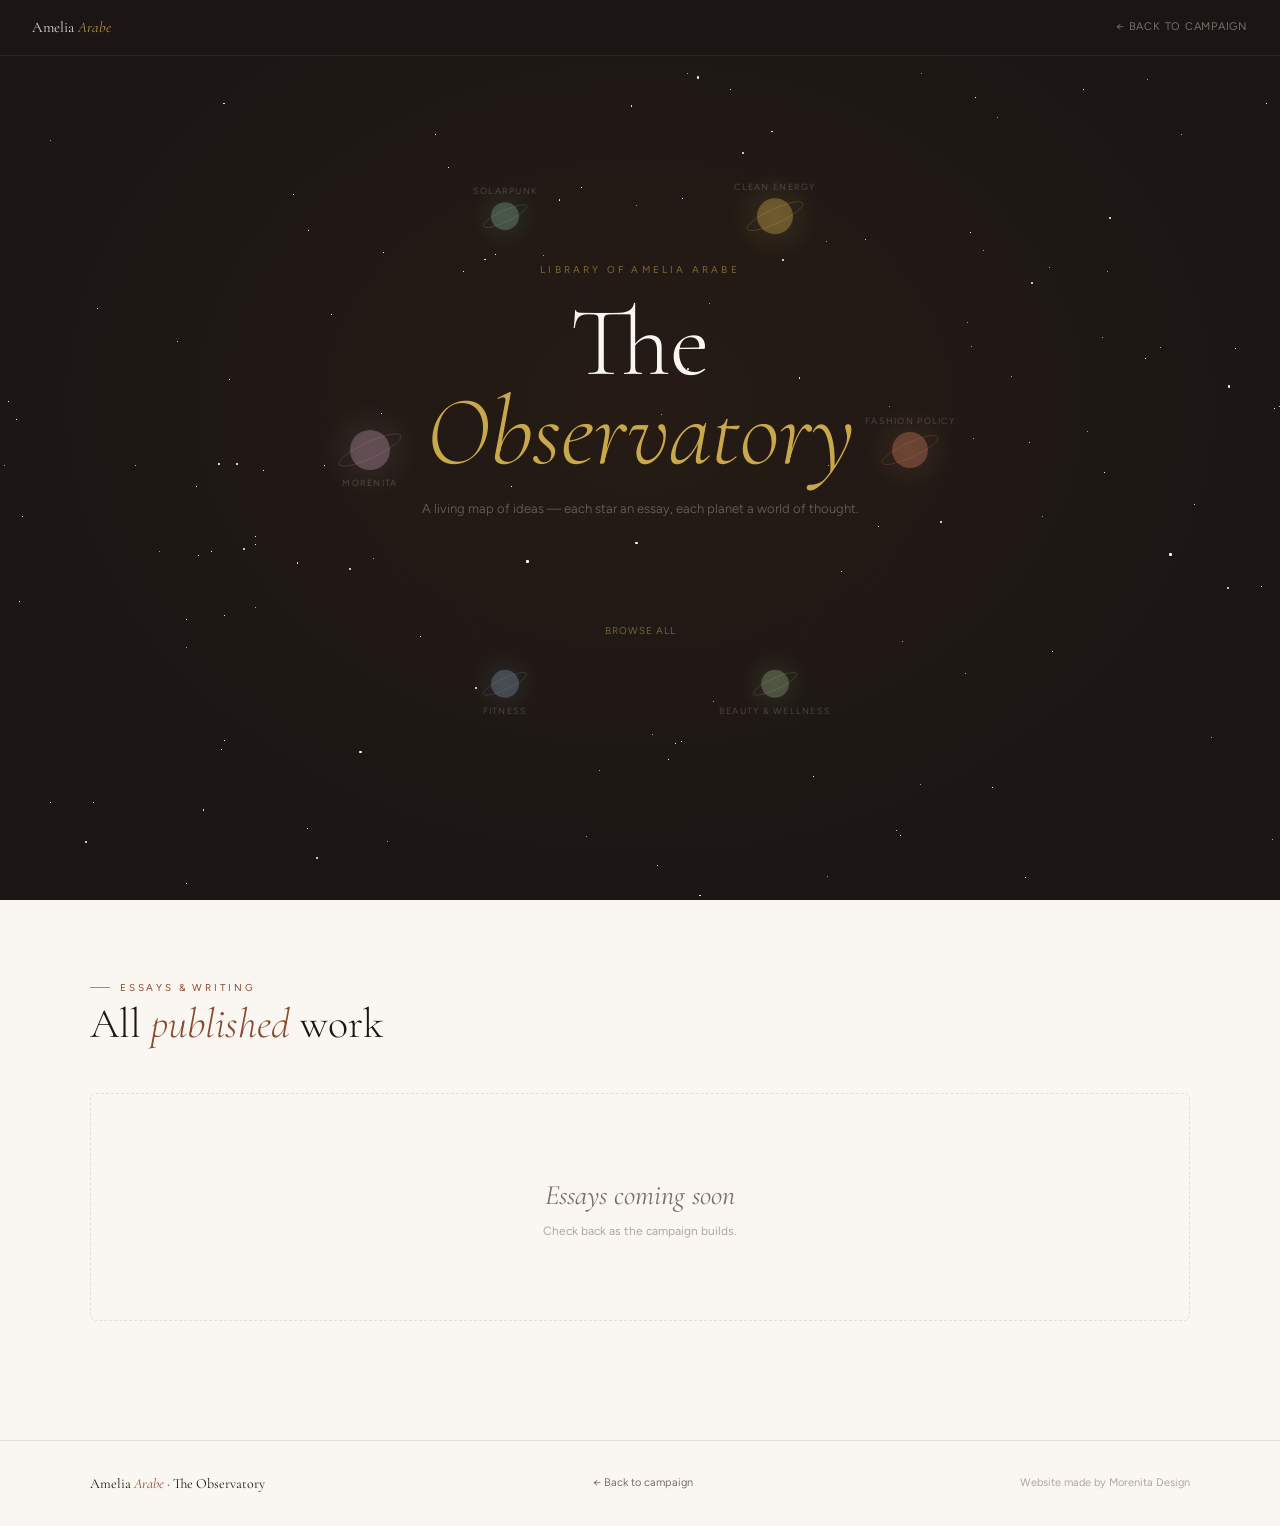
==== library.html @ cc4ef5af "new observatory on campaign page!" ====
<!DOCTYPE html>
<html lang="en">
<head>
<meta charset="UTF-8">
<meta name="viewport" content="width=device-width, initial-scale=1.0">
<title>The Observatory &middot; Amelia Arabe</title>
<meta name="description" content="Ideas, essays, and dispatches from the campaign — on technology, culture, sustainability, and what it means to build something that lasts.">
<style>
@import url('https://fonts.googleapis.com/css2?family=Cormorant+Garamond:ital,wght@0,300;0,400;0,500;0,600;1,300;1,400;1,500;1,600&family=Figtree:wght@300;400;500;600&display=swap');

:root{
  --ink:#1C1714;--charcoal:#2E2520;--muted:#7A6F68;--faint:#B0A89F;
  --ivory:#FAF7F2;--iv2:#F0EBE3;--iv3:#E5DDD2;
  --si:#8B4A2F;--sil:#C47A5A;--sip:#F5EDE8;
  --gold:#C9A84C;--gold-d:#8B6E1E;
  --bd:rgba(28,23,20,0.10);
  --fd:'Cormorant Garamond',Georgia,serif;
  --fb:'Figtree',system-ui,sans-serif;
}
*{box-sizing:border-box;margin:0;padding:0;}
html{scroll-behavior:smooth;}
body{font-family:var(--fb);background:var(--ink);color:var(--ivory);font-size:13px;line-height:1.5;overflow-x:hidden;}
::-webkit-scrollbar{width:4px}::-webkit-scrollbar-thumb{background:#3a2e28;border-radius:2px}

/* ── NAV ── */
.nav{
  position:fixed;top:0;left:0;right:0;z-index:200;
  display:flex;align-items:center;justify-content:space-between;
  padding:0 2rem;height:56px;
  background:rgba(28,23,20,0.94);backdrop-filter:blur(16px);
  border-bottom:0.5px solid rgba(250,247,242,0.07);
}
.nav-logo{font-family:var(--fd);font-size:15px;color:var(--ivory);text-decoration:none;opacity:.85;transition:opacity .15s;}
.nav-logo:hover{opacity:1;}
.nav-logo em{font-style:italic;color:var(--gold);}
.nav-back{font-size:11px;letter-spacing:.07em;text-transform:uppercase;color:rgba(250,247,242,.4);text-decoration:none;transition:color .15s;}
.nav-back:hover{color:var(--ivory);}

/* ── CONSTELLATION HERO ── */
.obs{
  min-height:100vh;position:relative;
  display:flex;flex-direction:column;align-items:center;justify-content:center;
  overflow:hidden;
  background:radial-gradient(ellipse at 50% 45%,#261b14 0%,#1C1714 65%);
}
.bg-stars{position:absolute;inset:0;pointer-events:none;}
.bg-star{
  position:absolute;border-radius:50%;background:white;
  animation:twinkle var(--dur,3s) ease-in-out infinite var(--delay,0s);
}
@keyframes twinkle{0%,100%{opacity:var(--lo,.08)}50%{opacity:var(--hi,.65)}}

/* Constellation SVG */
#cmap{
  position:absolute;inset:0;width:100%;height:100%;
  pointer-events:none;overflow:visible;
}
#cmap .c-line{stroke:rgba(250,247,242,.08);stroke-width:.5;transition:stroke .3s,opacity .3s;}
#cmap .c-line.active{stroke:rgba(250,247,242,.32);stroke-width:.8;}
#cmap .c-orbit{stroke:rgba(250,247,242,.04);stroke-width:.5;stroke-dasharray:3 6;fill:none;}
#cmap .planet-halo{opacity:.18;transition:opacity .3s,r .3s;}
#cmap .planet-core{transition:r .25s,filter .25s;}
#cmap .planet-label{
  fill:rgba(250,247,242,.55);font-family:'Figtree',sans-serif;
  font-size:9px;letter-spacing:.14em;text-transform:uppercase;
  text-anchor:middle;pointer-events:none;transition:fill .25s;
  text-shadow:none;
}
#cmap .art-halo{opacity:.25;transition:opacity .3s,r .3s;}
#cmap .art-core{transition:r .25s;}
#cmap .art-node{pointer-events:all;cursor:pointer;}
#cmap .art-node:hover .art-halo{opacity:.55;r:10;}
#cmap .art-node:hover .art-core{r:4;}
#cmap .planet-group:hover .planet-halo{opacity:.35;}
#cmap .planet-group:hover .planet-core{r:16;}
#cmap .planet-group:hover .planet-label{fill:rgba(250,247,242,.9);}

/* Tooltip */
#ctip{
  position:fixed;z-index:300;pointer-events:none;
  background:rgba(28,23,20,.92);backdrop-filter:blur(16px);
  border:0.5px solid rgba(250,247,242,.1);border-radius:4px;
  padding:.55rem .85rem;max-width:220px;
  opacity:0;transition:opacity .18s;transform:translateY(-4px);
}
#ctip.show{opacity:1;transform:translateY(0);}
#ctip-tag{font-size:8px;letter-spacing:.16em;text-transform:uppercase;margin-bottom:.22rem;}
#ctip-title{font-family:'Cormorant Garamond',serif;font-size:14px;font-weight:300;color:var(--ivory);line-height:1.3;}
#ctip-hint{font-size:9px;color:rgba(250,247,242,.35);margin-top:.3rem;}

/* Hero title overlay */
.obs-content{
  position:relative;z-index:2;text-align:center;padding:0 2rem;
  max-width:540px;pointer-events:none;
}
.obs-eyebrow{font-size:10px;letter-spacing:.32em;text-transform:uppercase;color:rgba(201,168,76,.55);margin-bottom:1.4rem;animation:fadeUp .7s ease both;}
.obs-title{font-family:var(--fd);font-size:clamp(54px,9vw,98px);font-weight:300;line-height:.9;color:var(--ivory);margin-bottom:1.4rem;animation:fadeUp .7s .1s ease both;}
.obs-title em{font-style:italic;color:var(--gold);}
.obs-sub{font-size:13px;font-weight:300;line-height:1.75;color:rgba(250,247,242,.35);margin-bottom:3rem;animation:fadeUp .7s .2s ease both;}
.obs-cta{
  display:inline-flex;flex-direction:column;align-items:center;gap:10px;
  font-size:10px;letter-spacing:.1em;text-transform:uppercase;color:rgba(201,168,76,.5);
  text-decoration:none;animation:fadeUp .7s .32s ease both;transition:color .2s;
  pointer-events:all;cursor:pointer;
}
.obs-cta:hover{color:var(--gold);}
.obs-cta-line{width:0.5px;height:44px;background:linear-gradient(to bottom,rgba(201,168,76,.45),transparent);animation:bobble 2.2s ease-in-out infinite;}
@keyframes bobble{0%,100%{transform:translateY(0)}50%{transform:translateY(7px)}}
@keyframes fadeUp{from{opacity:0;transform:translateY(16px)}to{opacity:1;transform:translateY(0)}}

/* ── ARTICLE GRID ── */
.lib-section{background:var(--ivory);min-height:60vh;padding:5rem 2.5rem 6rem;}
.lib-inner{max-width:1100px;margin:0 auto;}
.lib-head{margin-bottom:3rem;display:flex;align-items:flex-end;justify-content:space-between;gap:1rem;flex-wrap:wrap;}
.lib-eyebrow{font-size:10px;letter-spacing:.28em;text-transform:uppercase;color:var(--si);margin-bottom:.5rem;display:flex;align-items:center;gap:10px;}
.lib-eyebrow::before{content:'';width:20px;height:0.5px;background:var(--sil);}
.lib-title{font-family:var(--fd);font-size:42px;font-weight:300;color:var(--ink);line-height:1;}
.lib-title em{font-style:italic;color:var(--si);}
.lib-count{font-size:11px;color:var(--faint);}
.lib-grid{display:grid;grid-template-columns:repeat(3,1fr);gap:1.5rem;}
.lib-card{background:white;border:0.5px solid var(--bd);border-radius:6px;overflow:hidden;cursor:pointer;transition:border-color .2s,transform .2s;display:flex;flex-direction:column;}
.lib-card:hover{border-color:var(--sil);transform:translateY(-3px);}
.lib-cover{width:100%;aspect-ratio:16/9;object-fit:cover;display:block;}
.lib-cover-empty{width:100%;aspect-ratio:16/9;background:linear-gradient(135deg,var(--iv2) 0%,var(--iv3) 100%);display:flex;align-items:center;justify-content:center;font-family:var(--fd);font-size:28px;color:rgba(28,23,20,.12);font-style:italic;}
.lib-card-body{padding:1.3rem;flex:1;display:flex;flex-direction:column;}
.lib-card-tag{font-size:9px;letter-spacing:.14em;text-transform:uppercase;margin-bottom:.45rem;}
.lib-card-title{font-family:var(--fd);font-size:19px;color:var(--ink);line-height:1.3;margin-bottom:auto;padding-bottom:.7rem;}
.lib-card-date{font-size:10px;color:var(--faint);margin-top:.5rem;}
.lib-empty{grid-column:1/-1;text-align:center;padding:5rem 2rem;border:0.5px dashed var(--bd);border-radius:6px;}
.lib-empty-title{font-family:var(--fd);font-size:28px;font-style:italic;color:var(--muted);margin-bottom:.4rem;}
.lib-empty-sub{font-size:12px;color:var(--faint);}

/* ── ARTICLE READER ── */
.art-overlay{display:none;position:fixed;inset:0;z-index:500;background:rgba(28,23,20,.65);backdrop-filter:blur(8px);}
.art-overlay.open{display:block;}
.art-panel{position:absolute;top:0;right:0;bottom:0;width:min(700px,100%);overflow-y:auto;background:var(--ivory);animation:slideIn .28s cubic-bezier(.22,.68,0,1.2);}
@keyframes slideIn{from{transform:translateX(100%);opacity:.5}to{transform:translateX(0);opacity:1}}
.art-head{position:sticky;top:0;z-index:1;background:rgba(250,247,242,.96);backdrop-filter:blur(12px);border-bottom:0.5px solid var(--bd);padding:.9rem 1.5rem;display:flex;align-items:center;justify-content:space-between;}
.art-head-label{font-family:var(--fd);font-size:13px;font-style:italic;color:var(--muted);}
.art-close{background:none;border:0.5px solid var(--bd);border-radius:4px;padding:5px 12px;font-size:11px;color:var(--muted);cursor:pointer;font-family:var(--fb);letter-spacing:.04em;transition:all .15s;}
.art-close:hover{border-color:var(--sil);color:var(--si);}
.art-meta{padding:2.2rem 2rem 1.2rem;}
.art-tag{font-size:9px;letter-spacing:.16em;text-transform:uppercase;color:var(--si);margin-bottom:.5rem;}
.art-title{font-family:var(--fd);font-size:38px;font-weight:300;color:var(--ink);line-height:1.05;margin-bottom:.5rem;}
.art-date{font-size:10px;color:var(--faint);}
.art-cover-wrap{padding:0 2rem;}
.art-cover{width:100%;aspect-ratio:16/9;object-fit:cover;border-radius:4px;}
.art-body{padding:1.8rem 2rem 4rem;font-size:14px;line-height:1.9;color:var(--charcoal);}
.art-body h1,.art-body h2,.art-body h3{font-family:var(--fd);font-weight:400;color:var(--ink);margin:2rem 0 .6rem;line-height:1.1;}
.art-body h1{font-size:32px;}.art-body h2{font-size:26px;}.art-body h3{font-size:20px;}
.art-body p{margin-bottom:1.1rem;}
.art-body em{font-style:italic;}.art-body strong{font-weight:500;color:var(--ink);}
.art-body a{color:var(--si);text-decoration:underline;}
.art-body blockquote{border-left:2px solid var(--sil);margin:1.5rem 0;padding:.6rem 1.2rem;font-style:italic;color:var(--muted);}

/* ── FOOTER ── */
.lib-footer{background:var(--ivory);border-top:0.5px solid var(--bd);padding:2rem 2.5rem;}
.lib-footer-inner{max-width:1100px;margin:0 auto;display:flex;align-items:center;justify-content:space-between;flex-wrap:wrap;gap:1rem;}
.lib-footer-logo{font-family:var(--fd);font-size:14px;color:var(--ink);}
.lib-footer-logo em{font-style:italic;color:var(--si);}
.lib-footer-back{font-size:11px;color:var(--muted);text-decoration:none;transition:color .15s;}
.lib-footer-back:hover{color:var(--ink);}
.lib-footer-note{font-size:11px;color:var(--faint);}

/* ── RESPONSIVE ── */
@media(max-width:960px){
  .lib-grid{grid-template-columns:repeat(2,1fr);}
  .lib-section{padding:4rem 1.5rem 5rem;}
}
@media(max-width:480px){
  .nav{padding:0 1rem;}
  .obs-content{padding:0 1.2rem;}
  .obs-title{font-size:52px;}
  .lib-grid{grid-template-columns:1fr;}
  .lib-section{padding:3.5rem 1.2rem 4rem;}
  .lib-title{font-size:30px;}
  .art-panel{width:100%;}
  .art-meta{padding:1.5rem 1.2rem 1rem;}
  .art-cover-wrap{padding:0 1.2rem;}
  .art-body{padding:1.4rem 1.2rem 3rem;}
  .art-title{font-size:28px;}
  .art-head{padding:.8rem 1rem;}
  .lib-footer{padding:1.8rem 1.2rem;}
  .lib-footer-inner{flex-direction:column;align-items:flex-start;gap:.8rem;}
}
</style>
</head>
<body>

<!-- ══ NAV ══ -->
<nav class="nav">
  <a href="public.html" class="nav-logo">Amelia <em>Arabe</em></a>
  <a href="public.html" class="nav-back">&#8592; Back to campaign</a>
</nav>

<!-- ══ CONSTELLATION HERO ══ -->
<section class="obs" id="obs">
  <div class="bg-stars" id="bg-stars"></div>

  <!-- Live constellation map — built from published posts -->
  <svg id="cmap" xmlns="http://www.w3.org/2000/svg">
    <defs id="cmap-defs"></defs>
    <g id="cmap-orbits"></g>
    <g id="cmap-lines"></g>
    <g id="cmap-planets"></g>
    <g id="cmap-articles"></g>
  </svg>

  <div class="obs-content">
    <div class="obs-eyebrow">Library of Amelia Arabe</div>
    <h1 class="obs-title">The <em>Observatory</em></h1>
    <p class="obs-sub">A living map of ideas — each star an essay, each planet a world of thought.</p>
    <a class="obs-cta" onclick="document.getElementById('articles').scrollIntoView({behavior:'smooth'})">
      <div class="obs-cta-line"></div>
      <span>Browse all</span>
    </a>
  </div>

</section>

<!-- Tooltip -->
<div id="ctip">
  <div id="ctip-tag"></div>
  <div id="ctip-title"></div>
  <div id="ctip-hint">Click to read</div>
</div>

<!-- ══ ARTICLE GRID ══ -->
<section class="lib-section" id="articles">
  <div class="lib-inner">
    <div class="lib-head">
      <div>
        <div class="lib-eyebrow">Essays &amp; Writing</div>
        <h2 class="lib-title">All <em>published</em> work</h2>
      </div>
      <span class="lib-count" id="lib-count"></span>
    </div>
    <div class="lib-grid" id="lib-grid">
      <div class="lib-empty">
        <div class="lib-empty-title">Essays coming soon</div>
        <div class="lib-empty-sub">Check back as the campaign builds.</div>
      </div>
    </div>
  </div>
</section>

<!-- ══ FOOTER ══ -->
<footer class="lib-footer">
  <div class="lib-footer-inner">
    <div class="lib-footer-logo">Amelia <em>Arabe</em> &middot; The Observatory</div>
    <a href="public.html" class="lib-footer-back">&#8592; Back to campaign</a>
    <div class="lib-footer-note">
      <a href="https://libraryofmorenita-hub.github.io/amelia-arabe/#services" target="_blank" style="color:inherit;text-decoration:none;">Website made by Morenita Design</a>
    </div>
  </div>
</footer>

<!-- ══ ARTICLE READER ══ -->
<div class="art-overlay" id="art-overlay">
  <div class="art-panel" id="art-panel">
    <div class="art-head">
      <span class="art-head-label">The Observatory</span>
      <button class="art-close" onclick="closeArt()">Close &#10005;</button>
    </div>
    <div class="art-meta">
      <div class="art-tag" id="art-tag"></div>
      <h1 class="art-title" id="art-title"></h1>
      <div class="art-date" id="art-date"></div>
    </div>
    <div class="art-cover-wrap" id="art-cover-wrap" style="display:none">
      <img class="art-cover" id="art-cover" src="" alt="">
    </div>
    <div class="art-body" id="art-body"></div>
  </div>
</div>

<script>
// ══ TOPIC DEFINITIONS ══════════════════════════════════════════
var TOPICS = {
  energy:    {label:'Clean Energy',      color:'#C9A84C', r:18},
  fashion:   {label:'Fashion Policy',    color:'#C47A5A', r:18},
  wellness:  {label:'Beauty & Wellness', color:'#8BA07A', r:14},
  fitness:   {label:'Fitness',           color:'#7A8BA0', r:14},
  morenita:  {label:'Morenita',          color:'#B08EA0', r:20},
  solarpunk: {label:'Solarpunk',         color:'#7AA08B', r:14},
};
var TOPIC_KEYS = Object.keys(TOPICS);

// ══ BACKGROUND TWINKLE STARS ═══════════════════════════════════
(function(){
  var c = document.getElementById('bg-stars');
  for(var i = 0; i < 140; i++){
    var s = document.createElement('div');
    s.className = 'bg-star';
    var sz = Math.random() < .75 ? .5 + Math.random() * .5 : 1 + Math.random() * 1.8;
    s.style.cssText = 'width:'+sz+'px;height:'+sz+'px;top:'+Math.random()*100+'%;left:'+Math.random()*100+'%;'+
      '--lo:'+(0.04+Math.random()*.10)+';--hi:'+(0.3+Math.random()*.5)+';'+
      '--dur:'+(2.5+Math.random()*5)+'s;--delay:'+(-Math.random()*6)+'s';
    c.appendChild(s);
  }
})();

// ══ SUPABASE ═══════════════════════════════════════════════════
var SB_URL = 'https://haqfxrcsszjwiyrchqnm.supabase.co';
var SB_KEY = 'eyJhbGciOiJIUzI1NiIsInR5cCI6IkpXVCJ9.eyJpc3MiOiJzdXBhYmFzZSIsInJlZiI6ImhhcWZ4cmNzc3pqd2l5cmNocW5tIiwicm9sZSI6ImFub24iLCJpYXQiOjE3NzQzMDY5NjIsImV4cCI6MjA4OTg4Mjk2Mn0.eioSLntQ0E1mIxUC_r4kmmVbzrIi-d69LLO4rnn0Nlg';

function esc(s){ return (s||'').replace(/&/g,'&amp;').replace(/</g,'&lt;').replace(/>/g,'&gt;'); }
function fmtDate(d){
  if(!d) return '';
  try{ return new Date(d+'T12:00:00').toLocaleDateString('en-US',{year:'numeric',month:'long',day:'numeric'}); }
  catch(e){ return d; }
}

// ══ CONSTELLATION ENGINE ═══════════════════════════════════════
var W, H, CX, CY;
var allPosts = [];

function getViewport(){
  W = document.getElementById('obs').offsetWidth;
  H = document.getElementById('obs').offsetHeight;
  CX = W / 2;
  CY = H / 2;
}

// Seeded pseudo-random for stable layouts between renders
function seededRand(seed){
  var x = Math.sin(seed + 1) * 10000;
  return x - Math.floor(x);
}

function buildConstellation(posts){
  getViewport();
  allPosts = posts;

  var svg = document.getElementById('cmap');
  svg.setAttribute('viewBox','0 0 '+W+' '+H);

  var defs   = document.getElementById('cmap-defs');
  var orbits = document.getElementById('cmap-orbits');
  var lines  = document.getElementById('cmap-lines');
  var planets= document.getElementById('cmap-planets');
  var arts   = document.getElementById('cmap-articles');

  defs.innerHTML = '';
  orbits.innerHTML = '';
  lines.innerHTML = '';
  planets.innerHTML = '';
  arts.innerHTML = '';

  // Group posts by topic
  var byTopic = {};
  TOPIC_KEYS.forEach(function(k){ byTopic[k] = []; });
  posts.forEach(function(p){
    var cat = (p.cat||'morenita').toLowerCase();
    if(!byTopic[cat]) byTopic[cat] = [];
    byTopic[cat].push(p);
  });

  // Always show all topics — dimmed when empty, bright when they have articles
  var activeTopic = TOPIC_KEYS.slice();
  var n = activeTopic.length;

  // Planet orbital radius — responsive
  var orbitR = Math.min(W, H) * (W < 600 ? 0.26 : 0.30);

  // Place planets evenly on orbit, offset so no planet sits at top
  var planetPos = {};
  activeTopic.forEach(function(key, i){
    var angle = (i / n) * Math.PI * 2 - Math.PI / 2 + (Math.PI / n);
    planetPos[key] = {
      x: CX + orbitR * Math.cos(angle),
      y: CY + orbitR * Math.sin(angle),
      angle: angle,
      key: key
    };
  });

  // Draw glow gradients in defs
  activeTopic.forEach(function(key){
    var col = TOPICS[key].color;
    var hex = col.replace('#','');
    var gr = document.createElementNS('http://www.w3.org/2000/svg','radialGradient');
    gr.setAttribute('id','pg-'+key);
    gr.setAttribute('cx','50%');gr.setAttribute('cy','50%');gr.setAttribute('r','50%');
    var s1 = document.createElementNS('http://www.w3.org/2000/svg','stop');
    s1.setAttribute('offset','0%');s1.setAttribute('stop-color',col);s1.setAttribute('stop-opacity','0.7');
    var s2 = document.createElementNS('http://www.w3.org/2000/svg','stop');
    s2.setAttribute('offset','100%');s2.setAttribute('stop-color',col);s2.setAttribute('stop-opacity','0');
    gr.appendChild(s1);gr.appendChild(s2);
    defs.appendChild(gr);
  });

  // Draw faint orbit ring
  var orb = document.createElementNS('http://www.w3.org/2000/svg','circle');
  orb.setAttribute('class','c-orbit');
  orb.setAttribute('cx',CX);orb.setAttribute('cy',CY);orb.setAttribute('r',orbitR);
  orbits.appendChild(orb);

  // Draw faint inter-planet lines (the skeleton of the constellation)
  for(var i = 0; i < activeTopic.length; i++){
    var next = (i + 1) % activeTopic.length;
    var pa = planetPos[activeTopic[i]];
    var pb = planetPos[activeTopic[next]];
    var il = document.createElementNS('http://www.w3.org/2000/svg','line');
    il.setAttribute('class','c-line');
    il.setAttribute('x1',pa.x);il.setAttribute('y1',pa.y);
    il.setAttribute('x2',pb.x);il.setAttribute('y2',pb.y);
    il.style.opacity = '.35';
    lines.appendChild(il);
  }

  // Article star positions
  var starPos = {};
  var phi = 2.39996323; // golden angle

  activeTopic.forEach(function(key){
    var pp = planetPos[key];
    var articles = byTopic[key];
    starPos[key] = [];

    articles.forEach(function(post, i){
      var seed = post.id || i * 137;
      var angle = i * phi + pp.angle;
      // Vary the radius so stars don't stack
      var baseR = 75 + (i % 4) * 18;
      var jitter = (seededRand(seed) - 0.5) * 22;
      var dist = baseR + jitter;
      var ax = pp.x + dist * Math.cos(angle);
      var ay = pp.y + dist * Math.sin(angle);

      // Keep star inside canvas padding
      var pad = 30;
      ax = Math.max(pad, Math.min(W - pad, ax));
      ay = Math.max(pad + 56, Math.min(H - pad, ay));

      starPos[key].push({x:ax, y:ay, post:post});

      // Line: planet → star
      var sl = document.createElementNS('http://www.w3.org/2000/svg','line');
      sl.setAttribute('class','c-line');
      sl.setAttribute('id','sl-'+post.id);
      sl.setAttribute('x1',pp.x);sl.setAttribute('y1',pp.y);
      sl.setAttribute('x2',ax);sl.setAttribute('y2',ay);
      sl.style.stroke = TOPICS[key].color;
      sl.style.opacity = '.2';
      lines.appendChild(sl);
    });

    // Cross-connect stars within a topic if more than 1
    if(articles.length > 1){
      for(var j = 0; j < starPos[key].length - 1; j++){
        var sa = starPos[key][j];
        var sb = starPos[key][j+1];
        var cl = document.createElementNS('http://www.w3.org/2000/svg','line');
        cl.setAttribute('class','c-line');
        cl.setAttribute('x1',sa.x);cl.setAttribute('y1',sa.y);
        cl.setAttribute('x2',sb.x);cl.setAttribute('y2',sb.y);
        cl.style.stroke = TOPICS[key].color;
        cl.style.opacity = '.12';
        lines.appendChild(cl);
      }
    }
  });

  // Draw planets
  activeTopic.forEach(function(key){
    var pp = planetPos[key];
    var topic = TOPICS[key];
    var col = topic.color;
    var r = topic.r;
    var hasArts = byTopic[key].length > 0;

    var g = document.createElementNS('http://www.w3.org/2000/svg','g');
    g.setAttribute('class','planet-group');
    g.setAttribute('data-key',key);

    // Glow halo
    var halo = document.createElementNS('http://www.w3.org/2000/svg','circle');
    halo.setAttribute('class','planet-halo');
    halo.setAttribute('cx',pp.x);halo.setAttribute('cy',pp.y);halo.setAttribute('r',r * 2.4);
    halo.setAttribute('fill','url(#pg-'+key+')');
    g.appendChild(halo);

    // Core
    var core = document.createElementNS('http://www.w3.org/2000/svg','circle');
    core.setAttribute('class','planet-core');
    core.setAttribute('cx',pp.x);core.setAttribute('cy',pp.y);core.setAttribute('r',r);
    core.setAttribute('fill',col);
    core.setAttribute('opacity', hasArts ? '0.92' : '0.38');
    g.appendChild(core);

    // Ring (small accent)
    var ring = document.createElementNS('http://www.w3.org/2000/svg','ellipse');
    ring.setAttribute('cx',pp.x);ring.setAttribute('cy',pp.y);
    ring.setAttribute('rx',r * 1.7);ring.setAttribute('ry',r * 0.4);
    ring.setAttribute('fill','none');ring.setAttribute('stroke',col);
    ring.setAttribute('stroke-width','0.8');ring.setAttribute('opacity','0.25');
    ring.setAttribute('transform','rotate(-25 '+pp.x+' '+pp.y+')');
    g.appendChild(ring);

    // Label
    var lbl = document.createElementNS('http://www.w3.org/2000/svg','text');
    lbl.setAttribute('class','planet-label');
    lbl.setAttribute('x',pp.x);
    // Position label below planet, avoiding overlap
    var ly = pp.y > CY ? pp.y + r + 16 : pp.y - r - 8;
    lbl.setAttribute('y',ly);
    lbl.textContent = topic.label;
    if(!hasArts) lbl.setAttribute('opacity','0.35');
    g.appendChild(lbl);

    planets.appendChild(g);
  });

  // Draw article stars
  activeTopic.forEach(function(key){
    var col = TOPICS[key].color;
    starPos[key].forEach(function(s){
      var post = s.post;

      var g = document.createElementNS('http://www.w3.org/2000/svg','g');
      g.setAttribute('class','art-node');
      g.setAttribute('data-id', post.id);

      // Glow
      var halo = document.createElementNS('http://www.w3.org/2000/svg','circle');
      halo.setAttribute('class','art-halo');
      halo.setAttribute('cx',s.x);halo.setAttribute('cy',s.y);halo.setAttribute('r','7');
      halo.setAttribute('fill',col);
      g.appendChild(halo);

      // Star core — use a 4-point star shape via polygon
      var starPts = makeStar4(s.x, s.y, 2.5, 5.5);
      var sp = document.createElementNS('http://www.w3.org/2000/svg','polygon');
      sp.setAttribute('class','art-core');
      sp.setAttribute('points',starPts);
      sp.setAttribute('fill',col);
      sp.setAttribute('opacity','0.92');
      g.appendChild(sp);

      // Hover & click
      g.addEventListener('mouseenter', function(e){ showTip(e, post, col); activateLines(post.id, key, col); });
      g.addEventListener('mouseleave', function(){ hideTip(); deactivateLines(); });
      g.addEventListener('click', function(e){ e.stopPropagation(); openArt(post); });

      // Touch support
      g.addEventListener('touchstart', function(e){ e.preventDefault(); showTip(e.touches[0], post, col); });
      g.addEventListener('touchend', function(e){ e.preventDefault(); hideTip(); openArt(post); });

      arts.appendChild(g);
    });
  });

  // Enable SVG pointer events
  svg.style.pointerEvents = 'all';
  // Click on background: scroll to articles
  svg.addEventListener('click', function(e){
    if(e.target === svg || e.target.classList.contains('c-orbit') || e.target.classList.contains('c-line')){
      document.getElementById('articles').scrollIntoView({behavior:'smooth'});
    }
  });
}

// 4-point star polygon points
function makeStar4(cx, cy, inner, outer){
  var pts = [];
  for(var i = 0; i < 8; i++){
    var angle = (i * Math.PI / 4) - Math.PI / 2;
    var r = i % 2 === 0 ? outer : inner;
    pts.push((cx + r * Math.cos(angle)).toFixed(2) + ',' + (cy + r * Math.sin(angle)).toFixed(2));
  }
  return pts.join(' ');
}

// ── TOOLTIP ─────────────────────────────────────────
var tip = document.getElementById('ctip');
function showTip(e, post, col){
  document.getElementById('ctip-tag').textContent = post.tag || post.cat || 'Essay';
  document.getElementById('ctip-tag').style.color = col;
  document.getElementById('ctip-title').textContent = post.title || 'Untitled';
  tip.classList.add('show');
  moveTip(e);
}
function moveTip(e){
  var x = (e.clientX || e.pageX) + 14;
  var y = (e.clientY || e.pageY) - 10;
  if(x + 230 > window.innerWidth) x = (e.clientX || e.pageX) - 230;
  tip.style.left = x + 'px';
  tip.style.top  = y + 'px';
}
function hideTip(){ tip.classList.remove('show'); }
document.addEventListener('mousemove', function(e){
  if(tip.classList.contains('show')) moveTip(e);
});

// ── LINE HIGHLIGHT ───────────────────────────────────
function activateLines(postId, key, col){
  var lineEl = document.getElementById('sl-'+postId);
  if(lineEl){ lineEl.style.opacity = '0.7'; lineEl.style.strokeWidth = '1.2'; }
}
function deactivateLines(){
  var allLines = document.querySelectorAll('.c-line');
  allLines.forEach(function(l){
    if(l.id && l.id.startsWith('sl-')){ l.style.opacity = '0.2'; l.style.strokeWidth = ''; }
  });
}

// ── LOAD POSTS ──────────────────────────────────────
function loadPosts(){
  fetch(SB_URL+'/rest/v1/posts?status=eq.published&order=date.desc',{
    headers:{'apikey':SB_KEY,'Authorization':'Bearer '+SB_KEY}
  })
  .then(function(r){ return r.json(); })
  .then(function(posts){
    if(!Array.isArray(posts)) posts = [];
    // Build constellation
    buildConstellation(posts);
    // Build article grid
    buildGrid(posts);
  })
  .catch(function(){
    buildConstellation([]);
    buildGrid([]);
  });
}

function buildGrid(posts){
  var grid  = document.getElementById('lib-grid');
  var count = document.getElementById('lib-count');
  if(!posts.length){
    grid.innerHTML = '<div class="lib-empty"><div class="lib-empty-title">Essays coming soon</div><div class="lib-empty-sub">Check back as the campaign builds.</div></div>';
    return;
  }
  count.textContent = posts.length + ' ' + (posts.length === 1 ? 'essay' : 'essays');
  grid.innerHTML = '';
  posts.forEach(function(p){
    var col = (TOPICS[p.cat] || {}).color || 'var(--si)';
    var card = document.createElement('div');
    card.className = 'lib-card';
    card.onclick = function(){ openArt(p); };
    card.innerHTML =
      (p.cover
        ? '<img class="lib-cover" src="'+esc(p.cover)+'" alt="">'
        : '<div class="lib-cover-empty">&#10022;</div>') +
      '<div class="lib-card-body">'+
        '<div class="lib-card-tag" style="color:'+col+'">'+esc(p.tag||p.cat||'Essay')+'</div>'+
        '<div class="lib-card-title">'+esc(p.title||'Untitled')+'</div>'+
        '<div class="lib-card-date">'+fmtDate(p.date)+'</div>'+
      '</div>';
    grid.appendChild(card);
  });
}

// ── ARTICLE READER ──────────────────────────────────
function openArt(p){
  document.getElementById('art-tag').textContent  = p.tag || p.cat || 'Essay';
  document.getElementById('art-title').textContent = p.title || '';
  document.getElementById('art-date').textContent  = fmtDate(p.date);
  var cw = document.getElementById('art-cover-wrap');
  var ci = document.getElementById('art-cover');
  if(p.cover){ ci.src = p.cover; cw.style.display = 'block'; }
  else{ cw.style.display = 'none'; }
  document.getElementById('art-body').innerHTML = p.body || '';
  document.getElementById('art-overlay').classList.add('open');
  document.getElementById('art-panel').scrollTop = 0;
  document.body.style.overflow = 'hidden';
}

function closeArt(){
  document.getElementById('art-overlay').classList.remove('open');
  document.body.style.overflow = '';
}

document.getElementById('art-overlay').addEventListener('click', function(e){
  if(e.target === this) closeArt();
});
document.addEventListener('keydown', function(e){
  if(e.key === 'Escape') closeArt();
});

// ── RESIZE ──────────────────────────────────────────
var resizeTimer;
window.addEventListener('resize', function(){
  clearTimeout(resizeTimer);
  resizeTimer = setTimeout(function(){ buildConstellation(allPosts); }, 200);
});

// ── INIT ────────────────────────────────────────────
loadPosts();
</script>
</body>
</html>
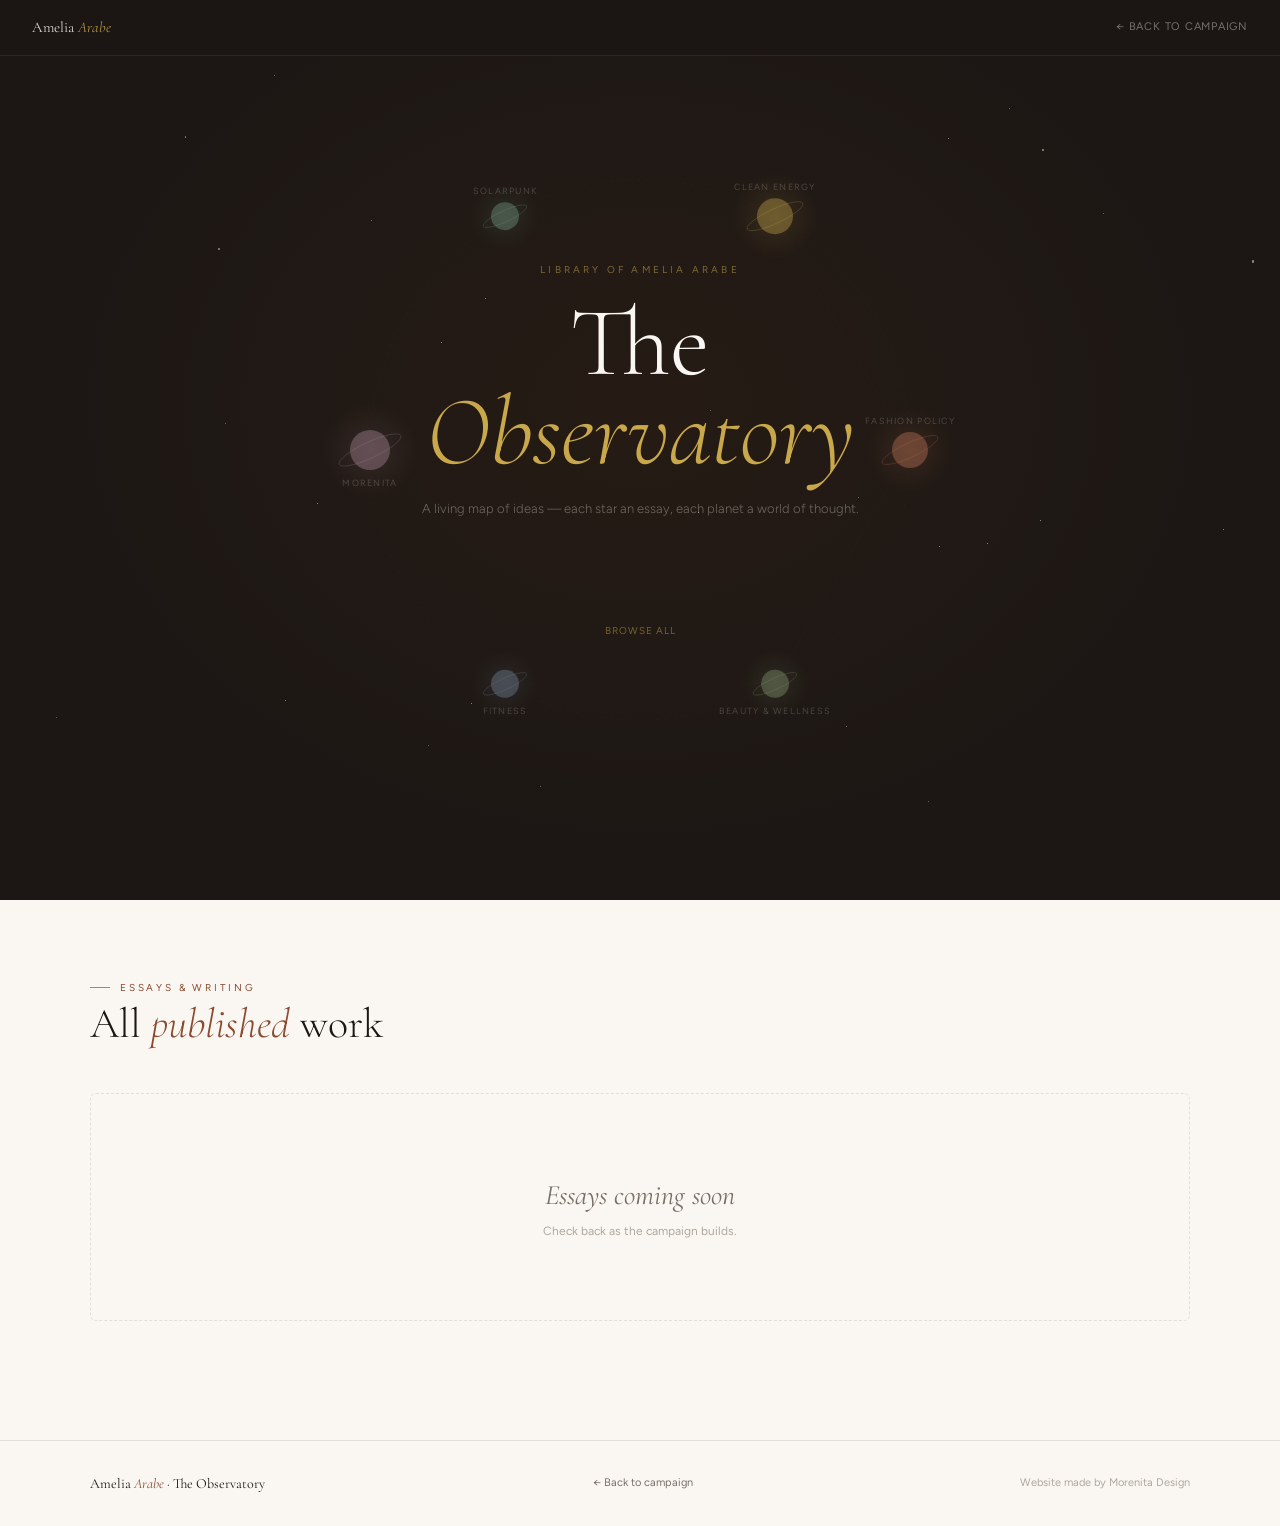
==== commit 7be1d556: "update the library and public pages" ====
--- a/library.html
+++ b/library.html
@@ -46,7 +46,8 @@
 .bg-stars{position:absolute;inset:0;pointer-events:none;}
 .bg-star{
   position:absolute;border-radius:50%;background:white;
-  animation:twinkle var(--dur,3s) ease-in-out infinite var(--delay,0s);
+  /* opacity & animation are applied by JS after a random stagger delay */
+  opacity:0;
 }
 @keyframes twinkle{0%,100%{opacity:var(--lo,.08)}50%{opacity:var(--hi,.65)}}
 
@@ -167,10 +168,19 @@
   .lib-grid{grid-template-columns:repeat(2,1fr);}
   .lib-section{padding:4rem 1.5rem 5rem;}
 }
+@media(max-width:600px){
+  /* Slightly smaller planet labels so they don't crowd on narrow viewports */
+  #cmap .planet-label{font-size:8px;letter-spacing:.08em;}
+  /* Larger invisible touch target around article stars for fat-finger tapping */
+  #cmap .art-node{touch-action:manipulation;}
+}
 @media(max-width:480px){
   .nav{padding:0 1rem;}
-  .obs-content{padding:0 1.2rem;}
-  .obs-title{font-size:52px;}
+  /* Push hero text toward the bottom so it doesn't sit on top of the constellation */
+  .obs{justify-content:flex-end;}
+  .obs-content{padding:0 1.2rem 5rem;max-width:100%;}
+  .obs-title{font-size:44px;}
+  .obs-sub{font-size:12px;margin-bottom:2rem;}
   .lib-grid{grid-template-columns:1fr;}
   .lib-section{padding:3.5rem 1.2rem 4rem;}
   .lib-title{font-size:30px;}
@@ -287,17 +297,49 @@
 var TOPIC_KEYS = Object.keys(TOPICS);
 
 // ══ BACKGROUND TWINKLE STARS ═══════════════════════════════════
+// Stars start invisible (opacity:0 in CSS) and are revealed one by one
+// in a random shuffled order so they appear to "switch on" gradually.
 (function(){
   var c = document.getElementById('bg-stars');
-  for(var i = 0; i < 140; i++){
+  // Fewer stars on small screens to keep it readable and performant
+  var count = window.innerWidth < 480 ? 70 : 140;
+  var stars = [];
+
+  for(var i = 0; i < count; i++){
     var s = document.createElement('div');
     s.className = 'bg-star';
     var sz = Math.random() < .75 ? .5 + Math.random() * .5 : 1 + Math.random() * 1.8;
-    s.style.cssText = 'width:'+sz+'px;height:'+sz+'px;top:'+Math.random()*100+'%;left:'+Math.random()*100+'%;'+
+    // Store twinkle params as CSS custom properties; opacity stays 0 until JS reveals
+    s.style.cssText =
+      'width:'+sz+'px;height:'+sz+'px;'+
+      'top:'+Math.random()*100+'%;left:'+Math.random()*100+'%;'+
       '--lo:'+(0.04+Math.random()*.10)+';--hi:'+(0.3+Math.random()*.5)+';'+
-      '--dur:'+(2.5+Math.random()*5)+'s;--delay:'+(-Math.random()*6)+'s';
+      '--dur:'+(2.5+Math.random()*5)+'s;--delay:'+(-Math.random()*6)+'s;opacity:0;';
+    stars.push(s);
     c.appendChild(s);
   }
+
+  // Fisher-Yates shuffle for a fully random reveal order
+  for(var i = stars.length - 1; i > 0; i--){
+    var j = Math.floor(Math.random() * (i + 1));
+    var t = stars[i]; stars[i] = stars[j]; stars[j] = t;
+  }
+
+  // Reveal each star in the shuffled order:
+  // 1. Briefly fade the element in so it isn't a hard pop
+  // 2. Then hand opacity control off to the twinkle CSS animation
+  stars.forEach(function(s, idx){
+    setTimeout(function(){
+      s.style.transition = 'opacity 0.5s ease';
+      s.style.opacity = '0.5';
+      setTimeout(function(){
+        // Remove inline transition+opacity so CSS animation drives the oscillation
+        s.style.transition = '';
+        s.style.opacity = '';
+        s.style.animation = 'twinkle var(--dur,3s) ease-in-out infinite var(--delay,0s)';
+      }, 550);
+    }, idx * 20); // 20ms between each star → full field appears over ~1.4s (70) or ~2.8s (140)
+  });
 })();
 
 // ══ SUPABASE ═══════════════════════════════════════════════════
@@ -314,6 +356,15 @@
 // ══ CONSTELLATION ENGINE ═══════════════════════════════════════
 var W, H, CX, CY;
 var allPosts = [];
+
+// Fisher-Yates in-place shuffle — used for random reveal order
+function shuffle(arr){
+  for(var i = arr.length - 1; i > 0; i--){
+    var j = Math.floor(Math.random() * (i + 1));
+    var t = arr[i]; arr[i] = arr[j]; arr[j] = t;
+  }
+  return arr;
+}
 
 function getViewport(){
   W = document.getElementById('obs').offsetWidth;
@@ -403,9 +454,11 @@
     var pb = planetPos[activeTopic[next]];
     var il = document.createElementNS('http://www.w3.org/2000/svg','line');
     il.setAttribute('class','c-line');
+    il.setAttribute('data-pa',activeTopic[i]);
+    il.setAttribute('data-pb',activeTopic[next]);
     il.setAttribute('x1',pa.x);il.setAttribute('y1',pa.y);
     il.setAttribute('x2',pb.x);il.setAttribute('y2',pb.y);
-    il.style.opacity = '.35';
+    il.style.opacity = '0';
     lines.appendChild(il);
   }
 
@@ -439,10 +492,11 @@
       var sl = document.createElementNS('http://www.w3.org/2000/svg','line');
       sl.setAttribute('class','c-line');
       sl.setAttribute('id','sl-'+post.id);
+      sl.setAttribute('data-star',String(post.id));
       sl.setAttribute('x1',pp.x);sl.setAttribute('y1',pp.y);
       sl.setAttribute('x2',ax);sl.setAttribute('y2',ay);
       sl.style.stroke = TOPICS[key].color;
-      sl.style.opacity = '.2';
+      sl.style.opacity = '0';
       lines.appendChild(sl);
     });
 
@@ -453,10 +507,12 @@
         var sb = starPos[key][j+1];
         var cl = document.createElementNS('http://www.w3.org/2000/svg','line');
         cl.setAttribute('class','c-line');
+        cl.setAttribute('data-star-a',String(starPos[key][j].post.id));
+        cl.setAttribute('data-star-b',String(starPos[key][j+1].post.id));
         cl.setAttribute('x1',sa.x);cl.setAttribute('y1',sa.y);
         cl.setAttribute('x2',sb.x);cl.setAttribute('y2',sb.y);
         cl.style.stroke = TOPICS[key].color;
-        cl.style.opacity = '.12';
+        cl.style.opacity = '0';
         lines.appendChild(cl);
       }
     }
@@ -512,6 +568,31 @@
     planets.appendChild(g);
   });
 
+  // ── Random slow-reveal planets ───────────────────────────────
+  var planetEls = Array.from(planets.querySelectorAll('.planet-group'));
+  var planetDelays = {};
+  planetEls.forEach(function(g){ g.style.opacity = '0'; });
+  shuffle(planetEls).forEach(function(g){
+    var key = g.getAttribute('data-key');
+    var delay = Math.floor(Math.random() * 1400) + 200;
+    planetDelays[key] = delay;
+    setTimeout(function(){
+      g.style.transition = 'opacity 0.8s ease';
+      g.style.opacity = '1';
+    }, delay);
+  });
+
+  // Reveal inter-planet constellation lines after both their planets appear
+  lines.querySelectorAll('[data-pa]').forEach(function(line){
+    var pa = line.getAttribute('data-pa');
+    var pb = line.getAttribute('data-pb');
+    var at = Math.max(planetDelays[pa]||200, planetDelays[pb]||200) + 300;
+    setTimeout(function(){
+      line.style.transition = 'opacity 0.8s ease';
+      line.style.opacity = '.35';
+    }, at);
+  });
+
   // Draw article stars
   activeTopic.forEach(function(key){
     var col = TOPICS[key].color;
@@ -549,6 +630,41 @@
 
       arts.appendChild(g);
     });
+  });
+
+  // ── Random slow-reveal article stars ────────────────────────
+  var artEls = Array.from(arts.querySelectorAll('.art-node'));
+  var starDelays = {};
+  artEls.forEach(function(g){ g.style.opacity = '0'; });
+  shuffle(artEls).forEach(function(g){
+    var postId = String(g.getAttribute('data-id'));
+    var delay = Math.floor(Math.random() * 1800) + 700;
+    starDelays[postId] = delay;
+    setTimeout(function(){
+      g.style.transition = 'opacity 0.6s ease';
+      g.style.opacity = '1';
+    }, delay);
+  });
+
+  // Reveal planet-to-star lines when their star appears
+  lines.querySelectorAll('[data-star]').forEach(function(line){
+    var sid = line.getAttribute('data-star');
+    var at = (starDelays[sid] || 700) + 150;
+    setTimeout(function(){
+      line.style.transition = 'opacity 0.6s ease';
+      line.style.opacity = '.2';
+    }, at);
+  });
+
+  // Reveal star-to-star lines after both their stars appear
+  lines.querySelectorAll('[data-star-a]').forEach(function(line){
+    var sa = line.getAttribute('data-star-a');
+    var sb = line.getAttribute('data-star-b');
+    var at = Math.max(starDelays[sa]||700, starDelays[sb]||700) + 200;
+    setTimeout(function(){
+      line.style.transition = 'opacity 0.6s ease';
+      line.style.opacity = '.12';
+    }, at);
   });
 
   // Enable SVG pointer events
@@ -582,6 +698,15 @@
   moveTip(e);
 }
 function moveTip(e){
+  // On touch/mobile, anchor the tooltip near the top of the screen
+  // so it doesn't get hidden under the finger
+  if(window.innerWidth < 600){
+    tip.style.left = '50%';
+    tip.style.top  = '72px';
+    tip.style.transform = 'translateX(-50%)';
+    return;
+  }
+  tip.style.transform = '';
   var x = (e.clientX || e.pageX) + 14;
   var y = (e.clientY || e.pageY) - 10;
   if(x + 230 > window.innerWidth) x = (e.clientX || e.pageX) - 230;
